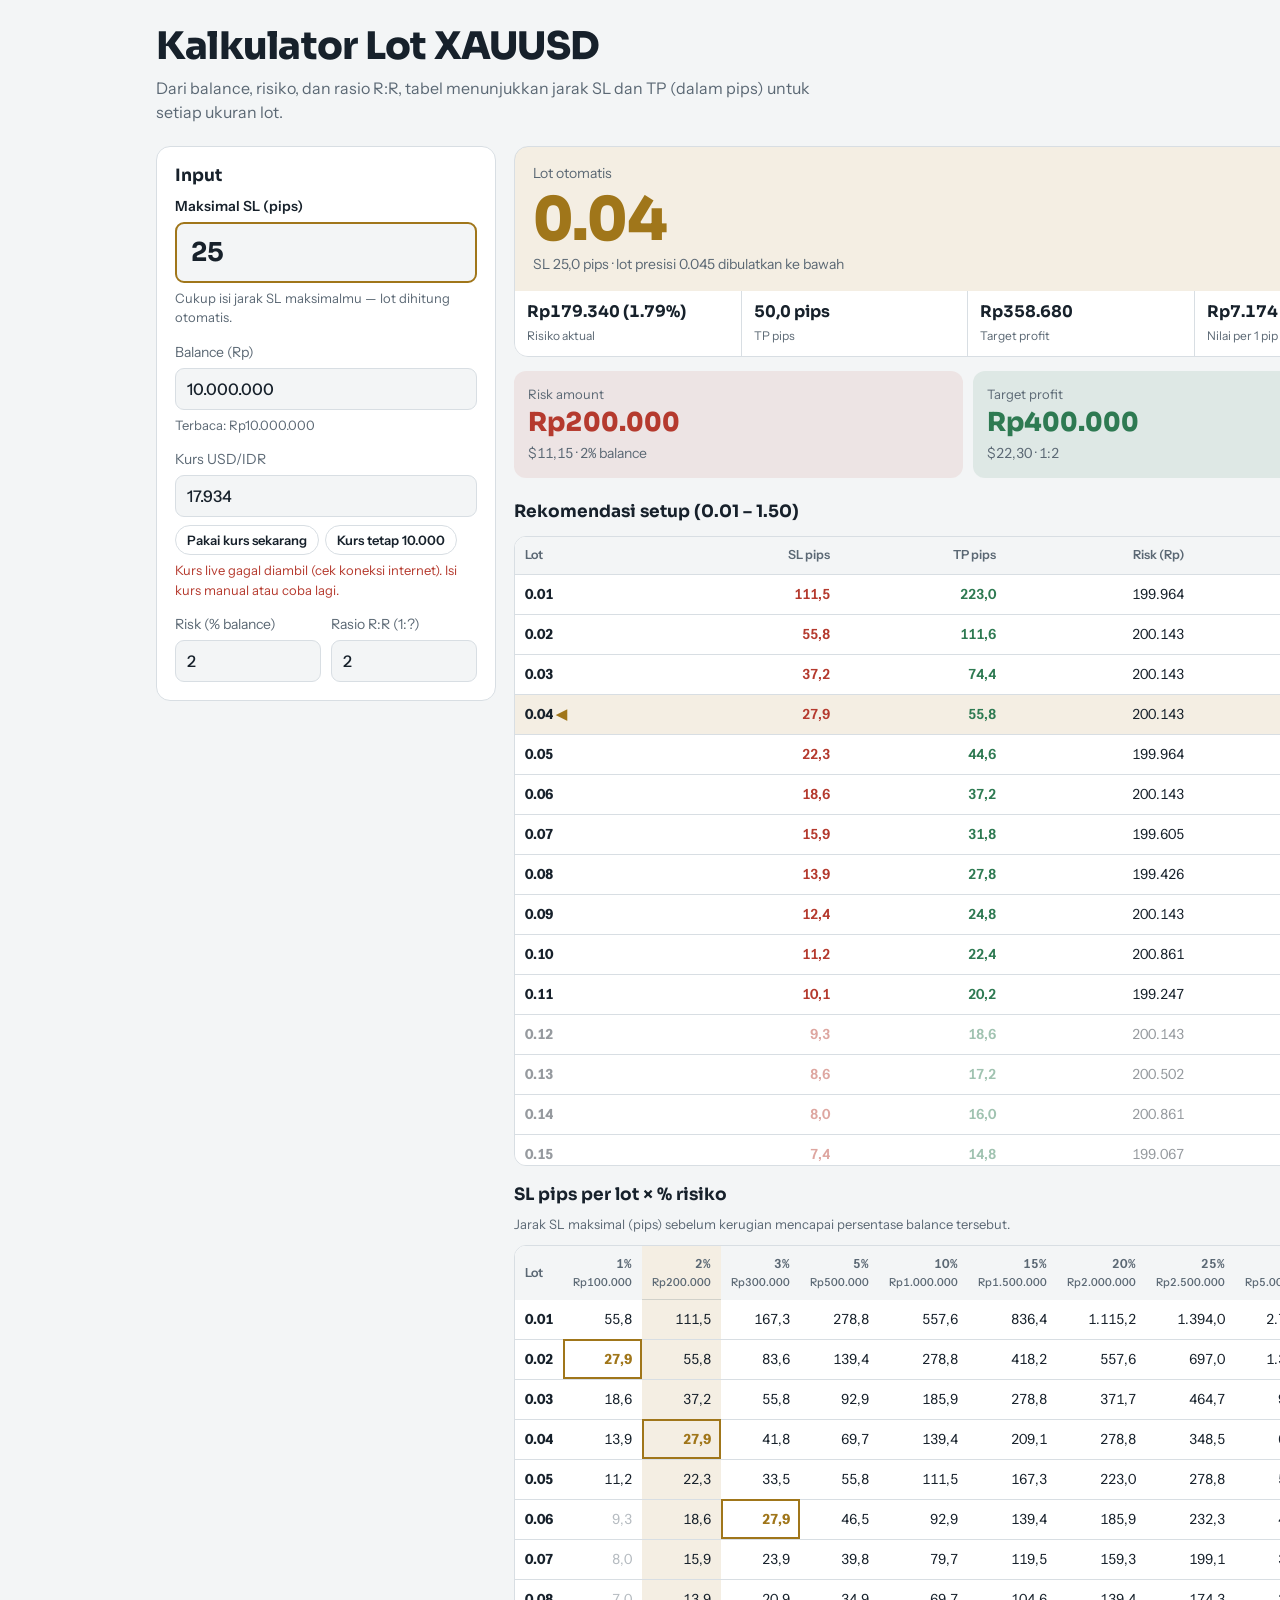
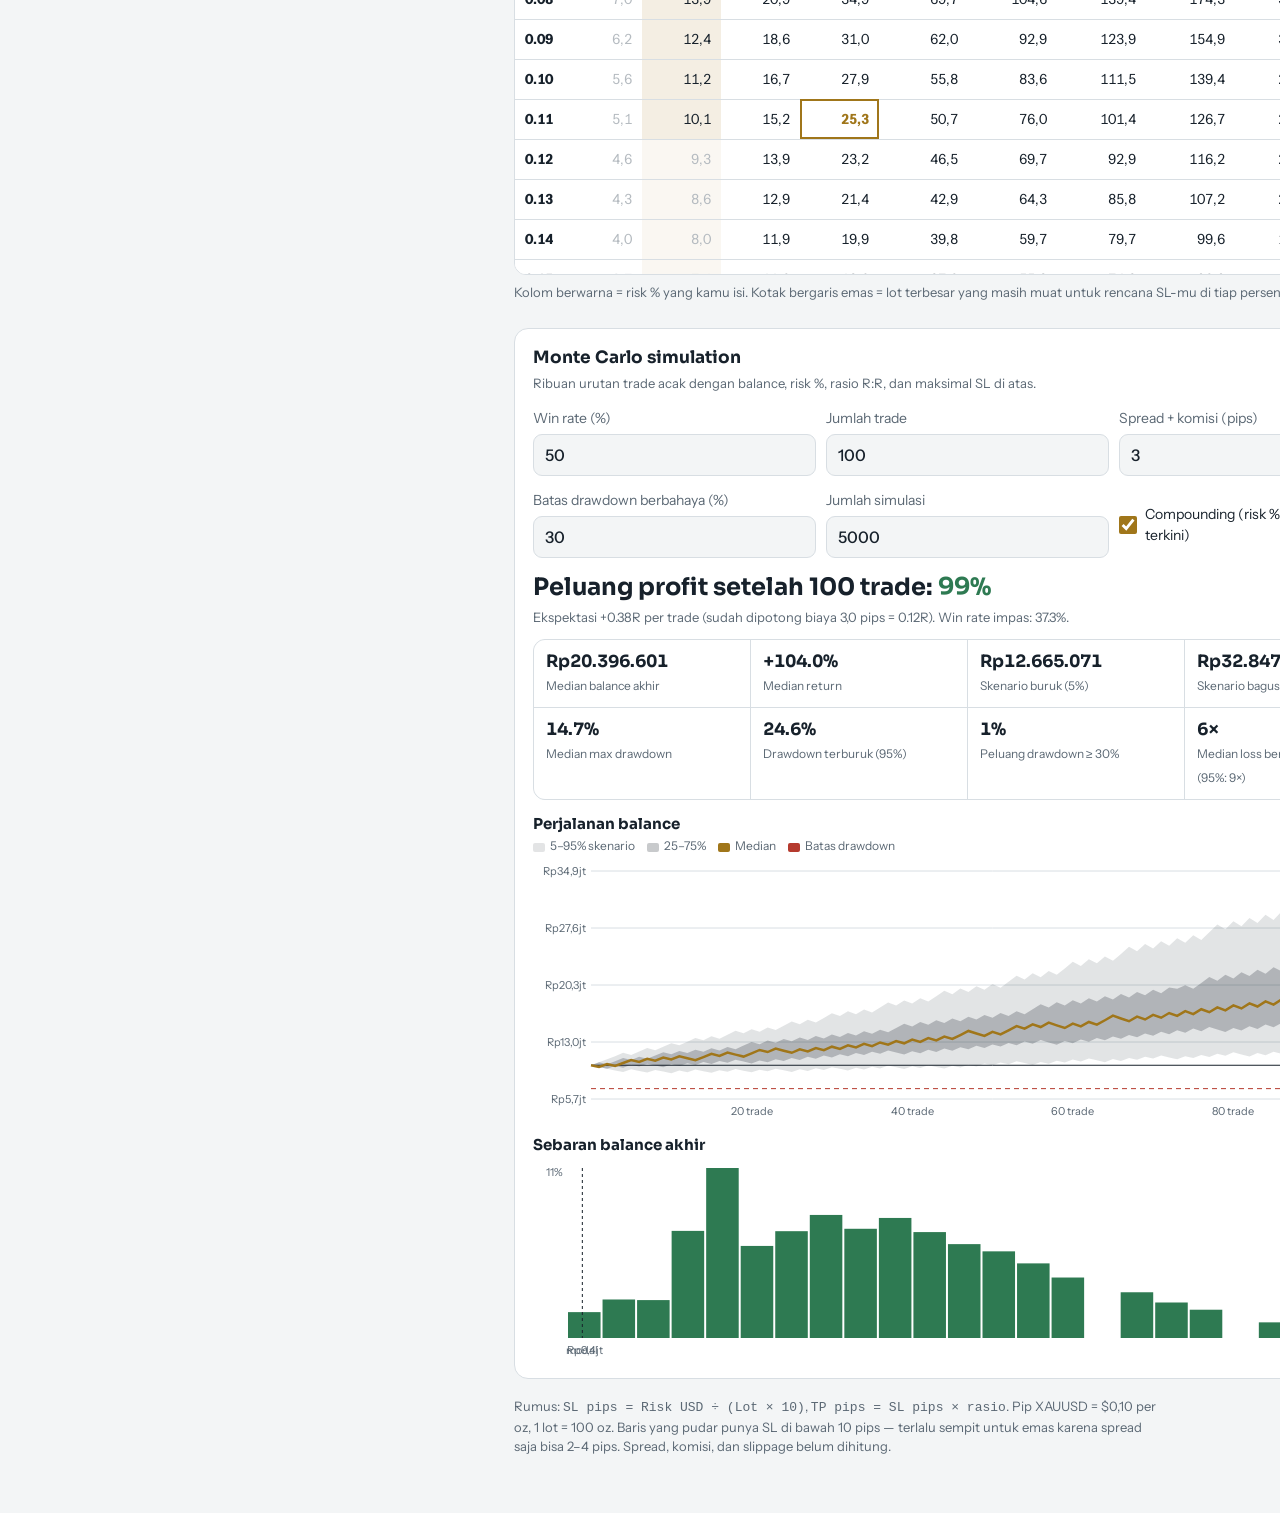
==== index.html @ e336d106 "Add files via upload" ====
<!DOCTYPE html>
<html lang="id">
<head>
<meta charset="utf-8">
<meta name="viewport" content="width=device-width, initial-scale=1, viewport-fit=cover">
<title>Kalkulator Lot XAUUSD (IDR)</title>
<link rel="preconnect" href="https://fonts.googleapis.com">
<link rel="preconnect" href="https://fonts.gstatic.com" crossorigin>
<link href="https://fonts.googleapis.com/css2?family=Instrument+Sans:wght@400;500;600;700&family=Sora:wght@600;700;800&display=swap" rel="stylesheet">
<link rel="stylesheet" href="style.css">
</head>
<body>
<div class="wrap">
  <header>
    <h1>Kalkulator Lot XAUUSD</h1>
    <p>Dari balance, risiko, dan rasio R:R, tabel menunjukkan jarak SL dan TP (dalam pips) untuk setiap ukuran lot.</p>
  </header>

  <div class="grid">
    <div class="side">
      <section class="card">
        <h2>Input</h2>
        <label class="hero">Maksimal SL (pips)<input id="plan" inputmode="decimal" placeholder="mis. 25" value="25"></label>
        <p class="hint">Cukup isi jarak SL maksimalmu — lot dihitung otomatis.</p>
        <label>Balance (Rp)<input id="balance" inputmode="numeric" value="10.000.000"></label>
        <p class="hint" id="balHint"></p>
        <label>Kurs USD/IDR<input id="kurs" inputmode="numeric" value="17.934"></label>
        <div class="chips">
          <button type="button" id="liveBtn">Pakai kurs sekarang</button>
          <button type="button" data-kurs="10000">Kurs tetap 10.000</button>
        </div>
        <p class="hint" id="kursStatus">Menyambungkan kurs live…</p>
        <div class="two">
          <label>Risk (% balance)<input id="risk" inputmode="decimal" value="2"></label>
          <label>Rasio R:R (1:?)<input id="ratio" inputmode="decimal" value="2"></label>
        </div>
      </section>
    </div>

    <section aria-live="polite">
      <div class="auto empty" id="auto">
        <div class="top">
          <small>Lot otomatis</small>
          <div class="big" id="aLot">–</div>
          <div class="sub" id="aSub">Isi maksimal SL (pips) untuk menghitung lot otomatis.</div>
        </div>
        <div class="facts">
          <div><b id="aRisk">–</b><span>Risiko aktual</span></div>
          <div><b id="aTp">–</b><span>TP pips</span></div>
          <div><b id="aTgt">–</b><span>Target profit</span></div>
          <div><b id="aPip">–</b><span>Nilai per 1 pip</span></div>
        </div>
      </div>
      <div class="sum">
        <div class="risk"><small>Risk amount</small><b id="rIdr">–</b><span id="rUsd">–</span></div>
        <div class="tgt"><small>Target profit</small><b id="tIdr">–</b><span id="tUsd">–</span></div>
      </div>

      <div class="tablehead">
        <h2>Rekomendasi setup (0.01 – 1.50)</h2>
        <button type="button" class="btn" id="exportBtn" hidden>Export CSV</button>
      </div>
      <div class="pickmsg" id="pickmsg"></div>
      <div class="tbl">
        <table>
          <thead><tr><th>Lot</th><th>SL pips</th><th>TP pips</th><th>Risk (Rp)</th><th>Target (Rp)</th></tr></thead>
          <tbody id="tbody"></tbody>
        </table>
      </div>

      <div class="tablehead"><h2>SL pips per lot × % risiko</h2></div>
      <p class="hint" id="mxHint">Jarak SL maksimal (pips) sebelum kerugian mencapai persentase balance tersebut.</p>
      <div class="tbl"><table class="mx" id="mx"></table></div>
      <p class="legend2">Kolom berwarna = risk % yang kamu isi. Kotak bergaris emas = lot terbesar yang masih muat untuk rencana SL-mu di tiap persentase.</p>

      <section class="card mc" id="mcSec">
        <h2>Monte Carlo simulation</h2>
        <p class="hint">Ribuan urutan trade acak dengan balance, risk %, rasio R:R, dan maksimal SL di atas.</p>
        <div class="inputs">
          <label>Win rate (%)<input id="wr" inputmode="decimal" value="50"></label>
          <label>Jumlah trade<input id="nTr" inputmode="numeric" value="100"></label>
          <label>Spread + komisi (pips)<input id="cost" inputmode="decimal" value="3"></label>
          <label>Batas drawdown berbahaya (%)<input id="ddLim" inputmode="decimal" value="30"></label>
          <label>Jumlah simulasi<input id="nSim" inputmode="numeric" value="5000"></label>
          <label class="chk"><input type="checkbox" id="comp" checked>Compounding (risk % dari balance terkini)</label>
        </div>
        <div class="mcv" id="mcVerdict">–</div>
        <p class="hint" id="mcSub"></p>
        <div class="stats" id="mcStats"></div>
        <div class="chart">
          <h3>Perjalanan balance</h3>
          <div class="lg"><span><i style="background:var(--band1)"></i>5–95% skenario</span><span><i style="background:var(--band2)"></i>25–75%</span><span><i style="background:var(--gold)"></i>Median</span><span><i style="background:var(--red)"></i>Batas drawdown</span></div>
          <canvas id="mcFan" height="260"></canvas>
        </div>
        <div class="chart">
          <h3>Sebaran balance akhir</h3>
          <canvas id="mcHist" height="200"></canvas>
        </div>
      </section>

      <p class="note">Rumus: <code>SL pips = Risk USD ÷ (Lot × 10)</code>, <code>TP pips = SL pips × rasio</code>. Pip XAUUSD = $0,10 per oz, 1 lot = 100 oz. Baris yang pudar punya SL di bawah 10 pips — terlalu sempit untuk emas karena spread saja bisa 2–4 pips. Spread, komisi, dan slippage belum dihitung.</p>
    </section>
  </div>
</div>

<script src="script.js"></script>
</body>
</html>
---- style.css ----
/* Kalkulator Lot XAUUSD (IDR) — style.css */
:root{
  --ink:#17212B; --paper:#F3F5F6; --panel:#FFFFFF; --line:#D8DEE3; --muted:#5B6874;
  --gold:#A0761A; --goldsoft:rgba(160,118,26,.12); --red:#B53A2E; --redsoft:rgba(181,58,46,.09);
  --good:#2E7A52; --goodsoft:rgba(46,122,82,.10); --band1:rgba(23,33,43,.12); --band2:rgba(23,33,43,.24);
  box-sizing:border-box;
  padding-top:env(safe-area-inset-top,0px);
  padding-bottom:env(safe-area-inset-bottom,0px);
}
@media (prefers-color-scheme: dark){
  :root:not([data-theme="light"]){
    --ink:#E8EDF1; --paper:#10161C; --panel:#182129; --line:#2A3641; --muted:#96A3AF;
    --gold:#D9AE4E; --goldsoft:rgba(217,174,78,.14); --red:#E0645A; --redsoft:rgba(224,100,90,.12);
    --good:#5DBB8A; --goodsoft:rgba(93,187,138,.12); --band1:rgba(232,237,241,.12); --band2:rgba(232,237,241,.24);
  }
}
:root[data-theme="dark"]{
  --ink:#E8EDF1; --paper:#10161C; --panel:#182129; --line:#2A3641; --muted:#96A3AF;
  --gold:#D9AE4E; --goldsoft:rgba(217,174,78,.14); --red:#E0645A; --redsoft:rgba(224,100,90,.12);
  --good:#5DBB8A; --goodsoft:rgba(93,187,138,.12); --band1:rgba(232,237,241,.12); --band2:rgba(232,237,241,.24);
}
*,*::before,*::after{box-sizing:inherit}
html{scroll-padding-top:env(safe-area-inset-top,0px)}
body{margin:0;background:var(--paper);color:var(--ink);font:400 16px/1.5 "Instrument Sans","Segoe UI",Roboto,Helvetica,Arial,sans-serif}
.wrap{max-width:1000px;margin:0 auto;padding:26px 16px 44px}
h1{font:800 clamp(26px,5vw,38px)/1.1 Sora,"Instrument Sans",sans-serif;margin:0;letter-spacing:-.02em}
header p{color:var(--muted);margin:8px 0 0;max-width:62ch}
.grid{display:grid;grid-template-columns:1fr;gap:18px;margin-top:22px}
@media (min-width:880px){.grid{grid-template-columns:340px 1fr}.side{position:sticky;top:calc(16px + env(safe-area-inset-top,0px));align-self:start}}
.card{background:var(--panel);border:1px solid var(--line);border-radius:14px;padding:18px}
.card + .card{margin-top:16px}
h2{font:700 17px Sora,sans-serif;margin:0 0 4px}
.hint{font-size:13px;color:var(--muted);margin:6px 0 0}
.hint.ok{color:var(--good)} .hint.bad{color:var(--red)}
label{display:block;font-size:14px;color:var(--muted);margin-top:14px}
input{width:100%;margin-top:5px;padding:10px 11px;border:1px solid var(--line);border-radius:9px;background:var(--paper);color:var(--ink);font:500 16px "Instrument Sans",sans-serif}
input:focus-visible,button:focus-visible{outline:2px solid var(--gold);outline-offset:2px}
.two{display:grid;grid-template-columns:1fr 1fr;gap:10px}
.chips{display:flex;flex-wrap:wrap;gap:6px;margin-top:8px}
.chips button,.btn{padding:6px 11px;border:1px solid var(--line);border-radius:999px;background:var(--panel);color:var(--ink);font:600 13px "Instrument Sans",sans-serif;cursor:pointer}
.sum{display:grid;grid-template-columns:1fr 1fr;gap:10px}
.sum div{border-radius:12px;padding:14px}
.sum .risk{background:var(--redsoft)} .sum .tgt{background:var(--goodsoft)}
.sum small{display:block;font-size:13px;color:var(--muted)}
.sum b{display:block;font:800 clamp(20px,5vw,26px)/1.15 Sora,sans-serif;margin:4px 0 2px;font-variant-numeric:tabular-nums}
.sum .risk b{color:var(--red)} .sum .tgt b{color:var(--good)}
.sum span{font-size:14px;color:var(--muted);font-variant-numeric:tabular-nums}
.tablehead{display:flex;justify-content:space-between;align-items:end;gap:10px;margin-top:18px}
.tbl{overflow:auto;max-height:min(70vh,640px);margin-top:10px;border:1px solid var(--line);border-radius:12px;background:var(--panel)}
table{border-collapse:collapse;width:100%;font-size:14px;font-variant-numeric:tabular-nums}
th,td{padding:9px 10px;text-align:right;white-space:nowrap;border-bottom:1px solid var(--line)}
th{font-weight:600;color:var(--muted);font-size:12.5px;background:var(--paper);position:sticky;top:0;z-index:2}
th:first-child,td:first-child{text-align:left}
tbody tr:last-child td{border-bottom:0}
td.lot{font-weight:700}
td.sl{color:var(--red);font-weight:600} td.tp{color:var(--good);font-weight:600}
tr.pick td{background:var(--goldsoft)}
tr.pick td.lot::after{content:" ◀";color:var(--gold)}
tr.tight td{opacity:.45}
.pickmsg{margin-top:10px;font-size:14px;padding:10px 12px;border-radius:10px;background:var(--goldsoft)}
.pickmsg:empty{display:none}
.conv{display:grid;grid-template-columns:1fr 1fr;gap:10px;margin-top:12px}
.conv div{background:var(--goldsoft);border-radius:10px;padding:12px}
.conv small{display:block;font-size:13px;color:var(--muted)}
.conv b{font:700 20px Sora,sans-serif;font-variant-numeric:tabular-nums}
.auto{background:var(--panel);border:1px solid var(--line);border-radius:14px;overflow:hidden;margin-bottom:14px}
.auto .top{padding:16px 18px;background:var(--goldsoft)}
.auto small{display:block;font-size:14px;color:var(--muted)}
.auto .big{font:800 clamp(46px,11vw,60px)/1 Sora,sans-serif;color:var(--gold);letter-spacing:-.03em;margin:6px 0 4px;font-variant-numeric:tabular-nums}
.auto .sub{font-size:14px;color:var(--muted)}
.auto .facts{display:grid;grid-template-columns:repeat(3,1fr);gap:1px;background:var(--line)}
.auto .facts div{background:var(--panel);padding:10px 12px}
.auto .facts b{display:block;font:700 16px Sora,sans-serif;font-variant-numeric:tabular-nums}
.auto .facts span{font-size:12px;color:var(--muted)}
.auto.empty .facts{display:none}
.mx th:first-child,.mx td:first-child{position:sticky;left:0;z-index:1;background:var(--panel)}
.mx th:first-child{background:var(--paper);z-index:3}
.mx th small{display:block;font-weight:500;font-size:11px}
.mx td.me,.mx th.me{background:var(--goldsoft)}
.mx td.fit{outline:2px solid var(--gold);outline-offset:-2px;font-weight:700;color:var(--gold)}
.mx td.dead{color:var(--muted);opacity:.45}
.legend2{font-size:13px;color:var(--muted);margin-top:8px}
label.hero{color:var(--ink);font-weight:600;margin-top:10px}
label.hero input{font:700 26px Sora,sans-serif;padding:12px 14px;border:2px solid var(--gold)}
.auto .facts{grid-template-columns:repeat(2,1fr)}
@media (min-width:560px){.auto .facts{grid-template-columns:repeat(4,1fr)}}
.mc{margin-top:26px}
.mc .inputs{display:grid;grid-template-columns:repeat(2,1fr);gap:0 10px}
@media (min-width:640px){.mc .inputs{grid-template-columns:repeat(3,1fr)}}
.mc label.chk{display:flex;gap:8px;align-items:center;color:var(--ink);margin-top:16px}
.mc label.chk input{width:18px;height:18px;margin:0;accent-color:var(--gold)}
.mcv{font:700 clamp(19px,4.2vw,24px)/1.25 Sora,sans-serif;margin:14px 0 4px}
.mcv .g{color:var(--good)} .mcv .r{color:var(--red)}
.stats{display:grid;grid-template-columns:repeat(2,1fr);gap:1px;background:var(--line);border:1px solid var(--line);border-radius:12px;overflow:hidden;margin-top:12px}
@media (min-width:640px){.stats{grid-template-columns:repeat(4,1fr)}}
.stats div{background:var(--panel);padding:11px 12px}
.stats b{display:block;font:700 17px Sora,sans-serif;font-variant-numeric:tabular-nums}
.stats span{font-size:12px;color:var(--muted)}
.chart{margin-top:14px}
.chart h3{font:700 15px Sora,sans-serif;margin:0 0 2px}
.chart canvas{width:100%;display:block;margin-top:6px}
.lg{display:flex;flex-wrap:wrap;gap:12px;font-size:12px;color:var(--muted);margin-top:4px}
.lg i{display:inline-block;width:12px;height:9px;border-radius:2px;margin-right:5px;vertical-align:middle}
.note{font-size:13px;color:var(--muted);margin-top:18px;max-width:72ch}
code{font-size:13px}
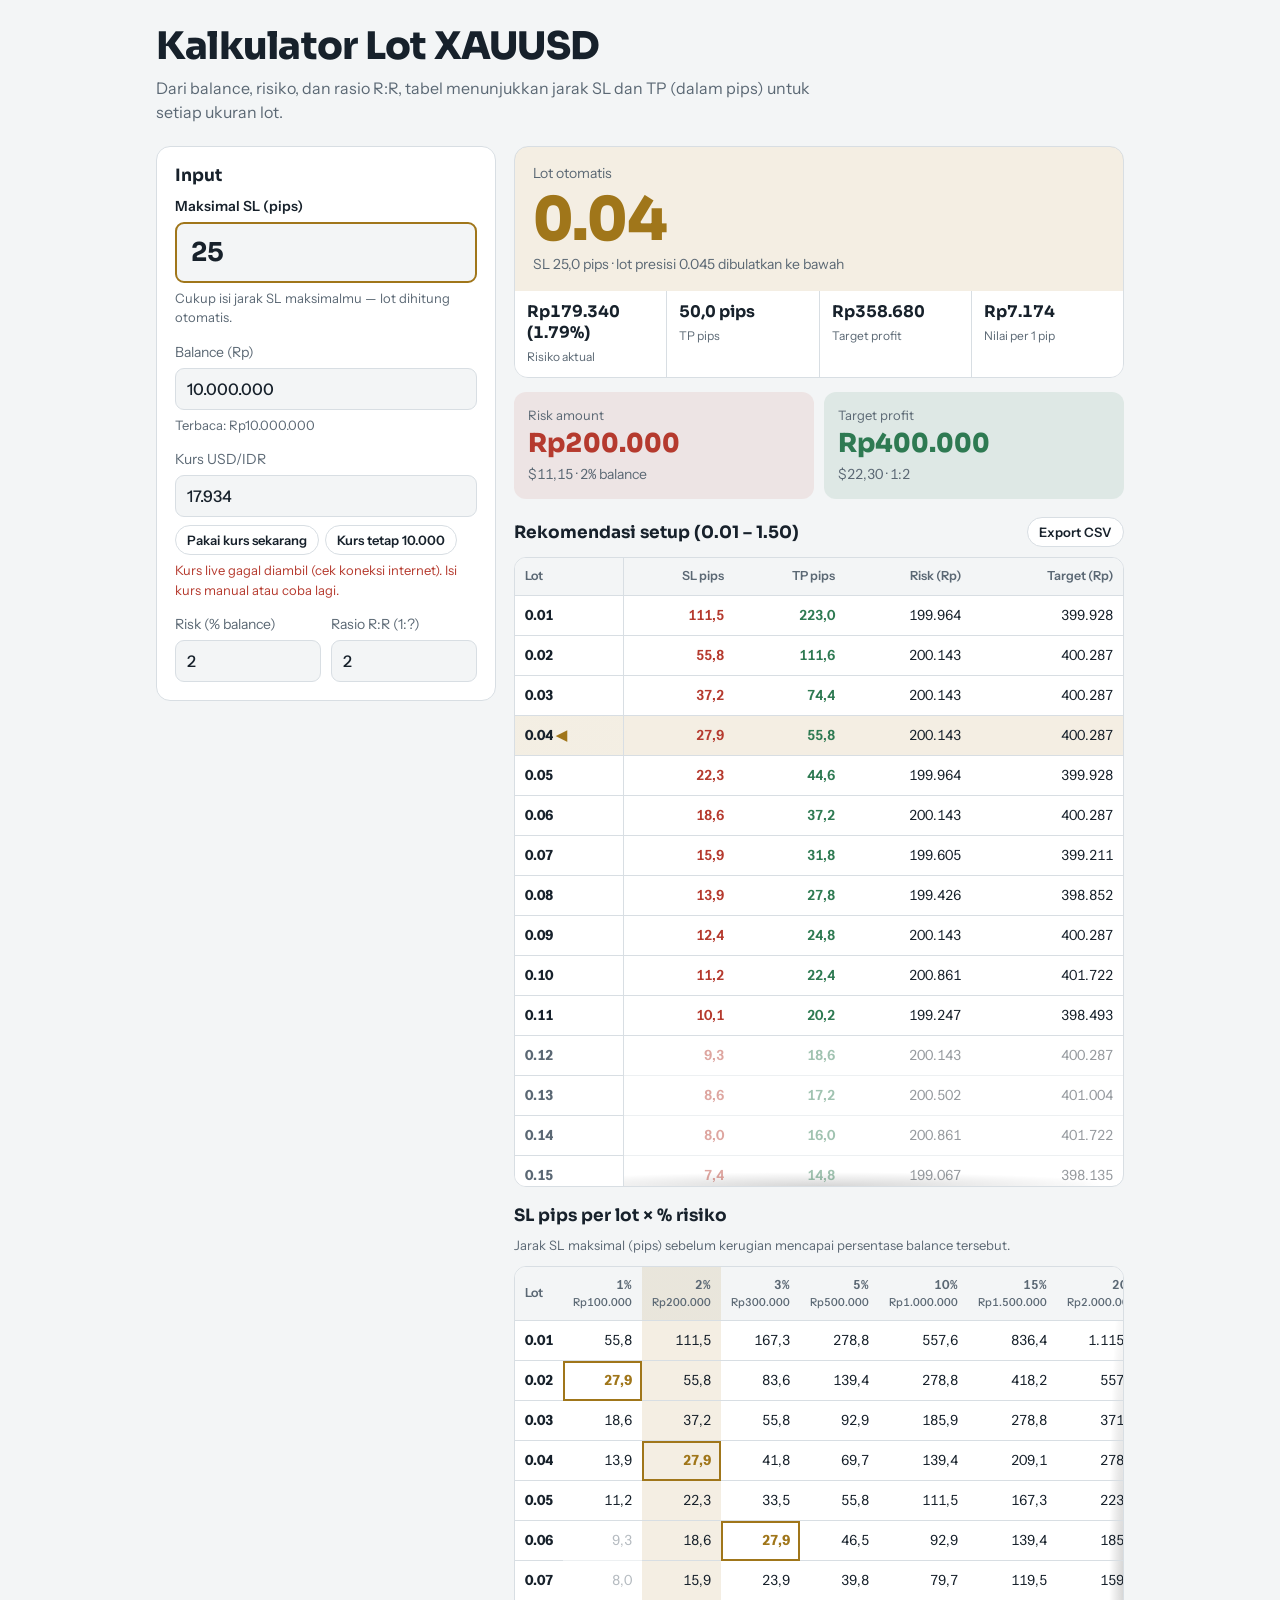
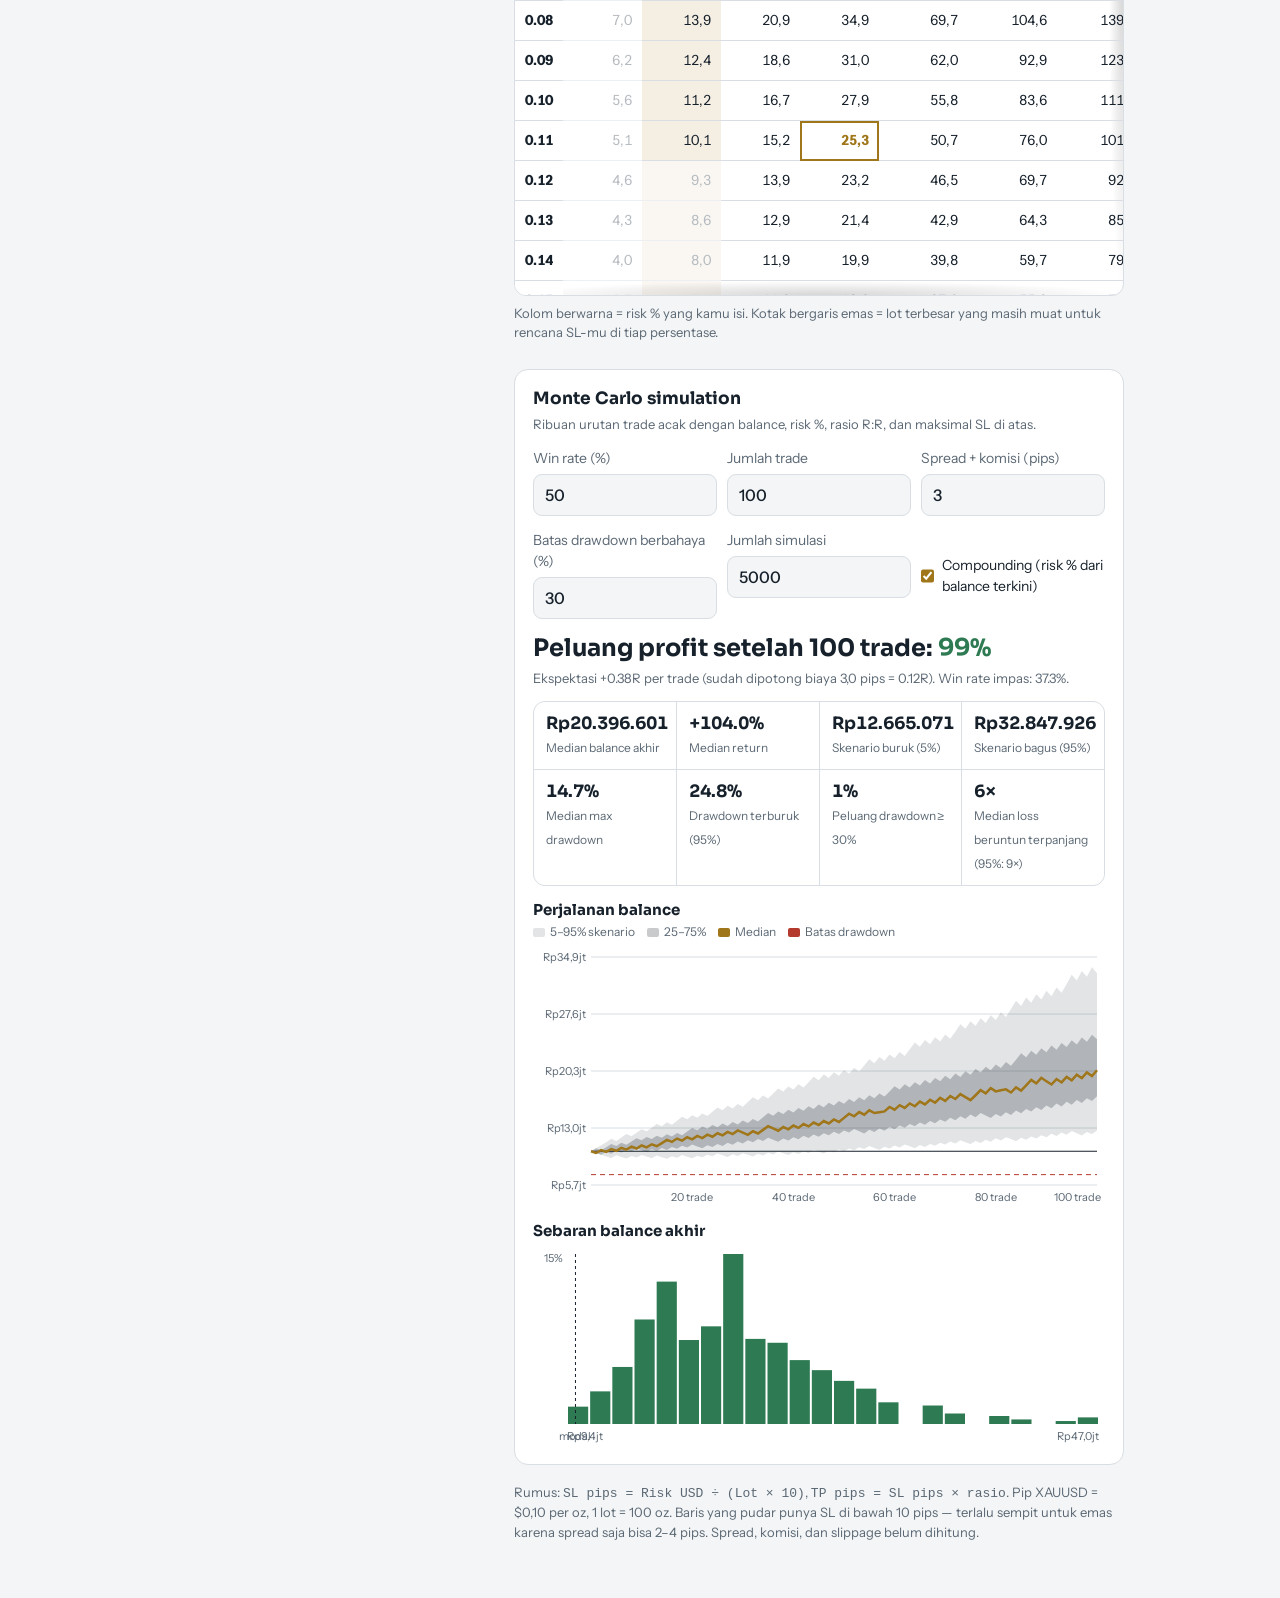
==== commit 051be31d: "Perbaiki UI/UX mobile tanpa mengubah algoritma - Fix bug kritis: halaman melebar ~900px di layar HP " ====
--- a/index.html
+++ b/index.html
@@ -3,6 +3,8 @@
 <head>
 <meta charset="utf-8">
 <meta name="viewport" content="width=device-width, initial-scale=1, viewport-fit=cover">
+<meta name="theme-color" media="(prefers-color-scheme: light)" content="#F3F5F6">
+<meta name="theme-color" media="(prefers-color-scheme: dark)" content="#10161C">
 <title>Kalkulator Lot XAUUSD (IDR)</title>
 <link rel="preconnect" href="https://fonts.googleapis.com">
 <link rel="preconnect" href="https://fonts.gstatic.com" crossorigin>
--- a/style.css
+++ b/style.css
@@ -20,13 +20,13 @@
   --good:#5DBB8A; --goodsoft:rgba(93,187,138,.12); --band1:rgba(232,237,241,.12); --band2:rgba(232,237,241,.24);
 }
 *,*::before,*::after{box-sizing:inherit}
-html{scroll-padding-top:env(safe-area-inset-top,0px)}
+html{scroll-padding-top:env(safe-area-inset-top,0px);-webkit-text-size-adjust:100%}
 body{margin:0;background:var(--paper);color:var(--ink);font:400 16px/1.5 "Instrument Sans","Segoe UI",Roboto,Helvetica,Arial,sans-serif}
-.wrap{max-width:1000px;margin:0 auto;padding:26px 16px 44px}
+.wrap{max-width:1000px;margin:0 auto;padding:26px 16px 44px;padding-left:max(16px,env(safe-area-inset-left,0px));padding-right:max(16px,env(safe-area-inset-right,0px))}
 h1{font:800 clamp(26px,5vw,38px)/1.1 Sora,"Instrument Sans",sans-serif;margin:0;letter-spacing:-.02em}
 header p{color:var(--muted);margin:8px 0 0;max-width:62ch}
-.grid{display:grid;grid-template-columns:1fr;gap:18px;margin-top:22px}
-@media (min-width:880px){.grid{grid-template-columns:340px 1fr}.side{position:sticky;top:calc(16px + env(safe-area-inset-top,0px));align-self:start}}
+.grid{display:grid;grid-template-columns:minmax(0,1fr);gap:18px;margin-top:22px}
+@media (min-width:880px){.grid{grid-template-columns:340px minmax(0,1fr)}.side{position:sticky;top:calc(16px + env(safe-area-inset-top,0px));align-self:start;min-width:0}}
 .card{background:var(--panel);border:1px solid var(--line);border-radius:14px;padding:18px}
 .card + .card{margin-top:16px}
 h2{font:700 17px Sora,sans-serif;margin:0 0 4px}
@@ -35,19 +35,21 @@
 label{display:block;font-size:14px;color:var(--muted);margin-top:14px}
 input{width:100%;margin-top:5px;padding:10px 11px;border:1px solid var(--line);border-radius:9px;background:var(--paper);color:var(--ink);font:500 16px "Instrument Sans",sans-serif}
 input:focus-visible,button:focus-visible{outline:2px solid var(--gold);outline-offset:2px}
-.two{display:grid;grid-template-columns:1fr 1fr;gap:10px}
+.two{display:grid;grid-template-columns:minmax(0,1fr) minmax(0,1fr);gap:10px}
 .chips{display:flex;flex-wrap:wrap;gap:6px;margin-top:8px}
 .chips button,.btn{padding:6px 11px;border:1px solid var(--line);border-radius:999px;background:var(--panel);color:var(--ink);font:600 13px "Instrument Sans",sans-serif;cursor:pointer}
-.sum{display:grid;grid-template-columns:1fr 1fr;gap:10px}
+button{-webkit-tap-highlight-color:transparent;touch-action:manipulation}
+.chips button:active,.btn:active{transform:translateY(1px)}
+.sum{display:grid;grid-template-columns:minmax(0,1fr) minmax(0,1fr);gap:10px}
 .sum div{border-radius:12px;padding:14px}
 .sum .risk{background:var(--redsoft)} .sum .tgt{background:var(--goodsoft)}
 .sum small{display:block;font-size:13px;color:var(--muted)}
 .sum b{display:block;font:800 clamp(20px,5vw,26px)/1.15 Sora,sans-serif;margin:4px 0 2px;font-variant-numeric:tabular-nums}
 .sum .risk b{color:var(--red)} .sum .tgt b{color:var(--good)}
 .sum span{font-size:14px;color:var(--muted);font-variant-numeric:tabular-nums}
-.tablehead{display:flex;justify-content:space-between;align-items:end;gap:10px;margin-top:18px}
-.tbl{overflow:auto;max-height:min(70vh,640px);margin-top:10px;border:1px solid var(--line);border-radius:12px;background:var(--panel)}
-table{border-collapse:collapse;width:100%;font-size:14px;font-variant-numeric:tabular-nums}
+.tablehead{display:flex;justify-content:space-between;align-items:end;gap:10px;margin-top:18px;flex-wrap:wrap}
+.tbl{overflow:auto;max-height:min(70vh,640px);margin-top:10px;border:1px solid var(--line);border-radius:12px;background-color:var(--panel);-webkit-overflow-scrolling:touch;overscroll-behavior:contain;scrollbar-width:thin;scrollbar-color:var(--line) transparent;background-image:linear-gradient(90deg,var(--panel) 55%,rgba(0,0,0,0)),linear-gradient(270deg,var(--panel) 55%,rgba(0,0,0,0)),linear-gradient(180deg,var(--panel) 55%,rgba(0,0,0,0)),linear-gradient(0deg,var(--panel) 55%,rgba(0,0,0,0)),radial-gradient(farthest-side at 0 50%,rgba(0,0,0,.16),rgba(0,0,0,0)),radial-gradient(farthest-side at 100% 50%,rgba(0,0,0,.16),rgba(0,0,0,0)),radial-gradient(farthest-side at 50% 0,rgba(0,0,0,.16),rgba(0,0,0,0)),radial-gradient(farthest-side at 50% 100%,rgba(0,0,0,.16),rgba(0,0,0,0));background-position:left,right,top,bottom,left,right,top,bottom;background-size:40px 100%,40px 100%,100% 26px,100% 26px,14px 100%,14px 100%,100% 14px,100% 14px;background-repeat:no-repeat;background-attachment:local,local,local,local,scroll,scroll,scroll,scroll}
+table{border-collapse:separate;border-spacing:0;width:100%;font-size:14px;font-variant-numeric:tabular-nums}
 th,td{padding:9px 10px;text-align:right;white-space:nowrap;border-bottom:1px solid var(--line)}
 th{font-weight:600;color:var(--muted);font-size:12.5px;background:var(--paper);position:sticky;top:0;z-index:2}
 th:first-child,td:first-child{text-align:left}
@@ -56,7 +58,8 @@
 td.sl{color:var(--red);font-weight:600} td.tp{color:var(--good);font-weight:600}
 tr.pick td{background:var(--goldsoft)}
 tr.pick td.lot::after{content:" ◀";color:var(--gold)}
-tr.tight td{opacity:.45}
+tr.tight td:not(:first-child){opacity:.45}
+tr.tight td:first-child{color:var(--muted)}
 .pickmsg{margin-top:10px;font-size:14px;padding:10px 12px;border-radius:10px;background:var(--goldsoft)}
 .pickmsg:empty{display:none}
 .conv{display:grid;grid-template-columns:1fr 1fr;gap:10px;margin-top:12px}
@@ -68,31 +71,35 @@
 .auto small{display:block;font-size:14px;color:var(--muted)}
 .auto .big{font:800 clamp(46px,11vw,60px)/1 Sora,sans-serif;color:var(--gold);letter-spacing:-.03em;margin:6px 0 4px;font-variant-numeric:tabular-nums}
 .auto .sub{font-size:14px;color:var(--muted)}
-.auto .facts{display:grid;grid-template-columns:repeat(3,1fr);gap:1px;background:var(--line)}
+.auto .facts{display:grid;grid-template-columns:repeat(2,minmax(0,1fr));gap:1px;background:var(--line)}
 .auto .facts div{background:var(--panel);padding:10px 12px}
 .auto .facts b{display:block;font:700 16px Sora,sans-serif;font-variant-numeric:tabular-nums}
 .auto .facts span{font-size:12px;color:var(--muted)}
 .auto.empty .facts{display:none}
 .mx th:first-child,.mx td:first-child{position:sticky;left:0;z-index:1;background:var(--panel)}
 .mx th:first-child{background:var(--paper);z-index:3}
+.tbl table:not(.mx) th:first-child,.tbl table:not(.mx) td:first-child{position:sticky;left:0;z-index:1;background:var(--panel);box-shadow:inset -1px 0 0 var(--line)}
+.tbl table:not(.mx) th:first-child{background:var(--paper);z-index:3}
+.tbl tr.pick td:first-child{background-color:var(--panel);background-image:linear-gradient(var(--goldsoft),var(--goldsoft))}
 .mx th small{display:block;font-weight:500;font-size:11px}
-.mx td.me,.mx th.me{background:var(--goldsoft)}
+.mx td.me{background:var(--goldsoft)}
+.mx th.me{background-color:var(--paper);background-image:linear-gradient(var(--goldsoft),var(--goldsoft))}
 .mx td.fit{outline:2px solid var(--gold);outline-offset:-2px;font-weight:700;color:var(--gold)}
 .mx td.dead{color:var(--muted);opacity:.45}
 .legend2{font-size:13px;color:var(--muted);margin-top:8px}
 label.hero{color:var(--ink);font-weight:600;margin-top:10px}
 label.hero input{font:700 26px Sora,sans-serif;padding:12px 14px;border:2px solid var(--gold)}
-.auto .facts{grid-template-columns:repeat(2,1fr)}
-@media (min-width:560px){.auto .facts{grid-template-columns:repeat(4,1fr)}}
+.auto .facts{grid-template-columns:repeat(2,minmax(0,1fr))}
+@media (min-width:560px){.auto .facts{grid-template-columns:repeat(4,minmax(0,1fr))}}
 .mc{margin-top:26px}
-.mc .inputs{display:grid;grid-template-columns:repeat(2,1fr);gap:0 10px}
-@media (min-width:640px){.mc .inputs{grid-template-columns:repeat(3,1fr)}}
+.mc .inputs{display:grid;grid-template-columns:repeat(2,minmax(0,1fr));gap:0 10px}
+@media (min-width:640px){.mc .inputs{grid-template-columns:repeat(3,minmax(0,1fr))}}
 .mc label.chk{display:flex;gap:8px;align-items:center;color:var(--ink);margin-top:16px}
 .mc label.chk input{width:18px;height:18px;margin:0;accent-color:var(--gold)}
 .mcv{font:700 clamp(19px,4.2vw,24px)/1.25 Sora,sans-serif;margin:14px 0 4px}
 .mcv .g{color:var(--good)} .mcv .r{color:var(--red)}
-.stats{display:grid;grid-template-columns:repeat(2,1fr);gap:1px;background:var(--line);border:1px solid var(--line);border-radius:12px;overflow:hidden;margin-top:12px}
-@media (min-width:640px){.stats{grid-template-columns:repeat(4,1fr)}}
+.stats{display:grid;grid-template-columns:repeat(2,minmax(0,1fr));gap:1px;background:var(--line);border:1px solid var(--line);border-radius:12px;overflow:hidden;margin-top:12px}
+@media (min-width:640px){.stats{grid-template-columns:repeat(4,minmax(0,1fr))}}
 .stats div{background:var(--panel);padding:11px 12px}
 .stats b{display:block;font:700 17px Sora,sans-serif;font-variant-numeric:tabular-nums}
 .stats span{font-size:12px;color:var(--muted)}
@@ -103,3 +110,12 @@
 .lg i{display:inline-block;width:12px;height:9px;border-radius:2px;margin-right:5px;vertical-align:middle}
 .note{font-size:13px;color:var(--muted);margin-top:18px;max-width:72ch}
 code{font-size:13px}
+
+/* --- Mobile (≤640px): target sentuh lebih besar & nyaman di jempol --- */
+@media (max-width:640px){
+  input{padding:11px 12px}
+  .chips button,.btn{padding:10px 14px;font-size:14px}
+  th,td{padding:10px 11px}
+  .mc label.chk input{width:20px;height:20px}
+}
+@media (max-width:340px){.two{grid-template-columns:1fr}}
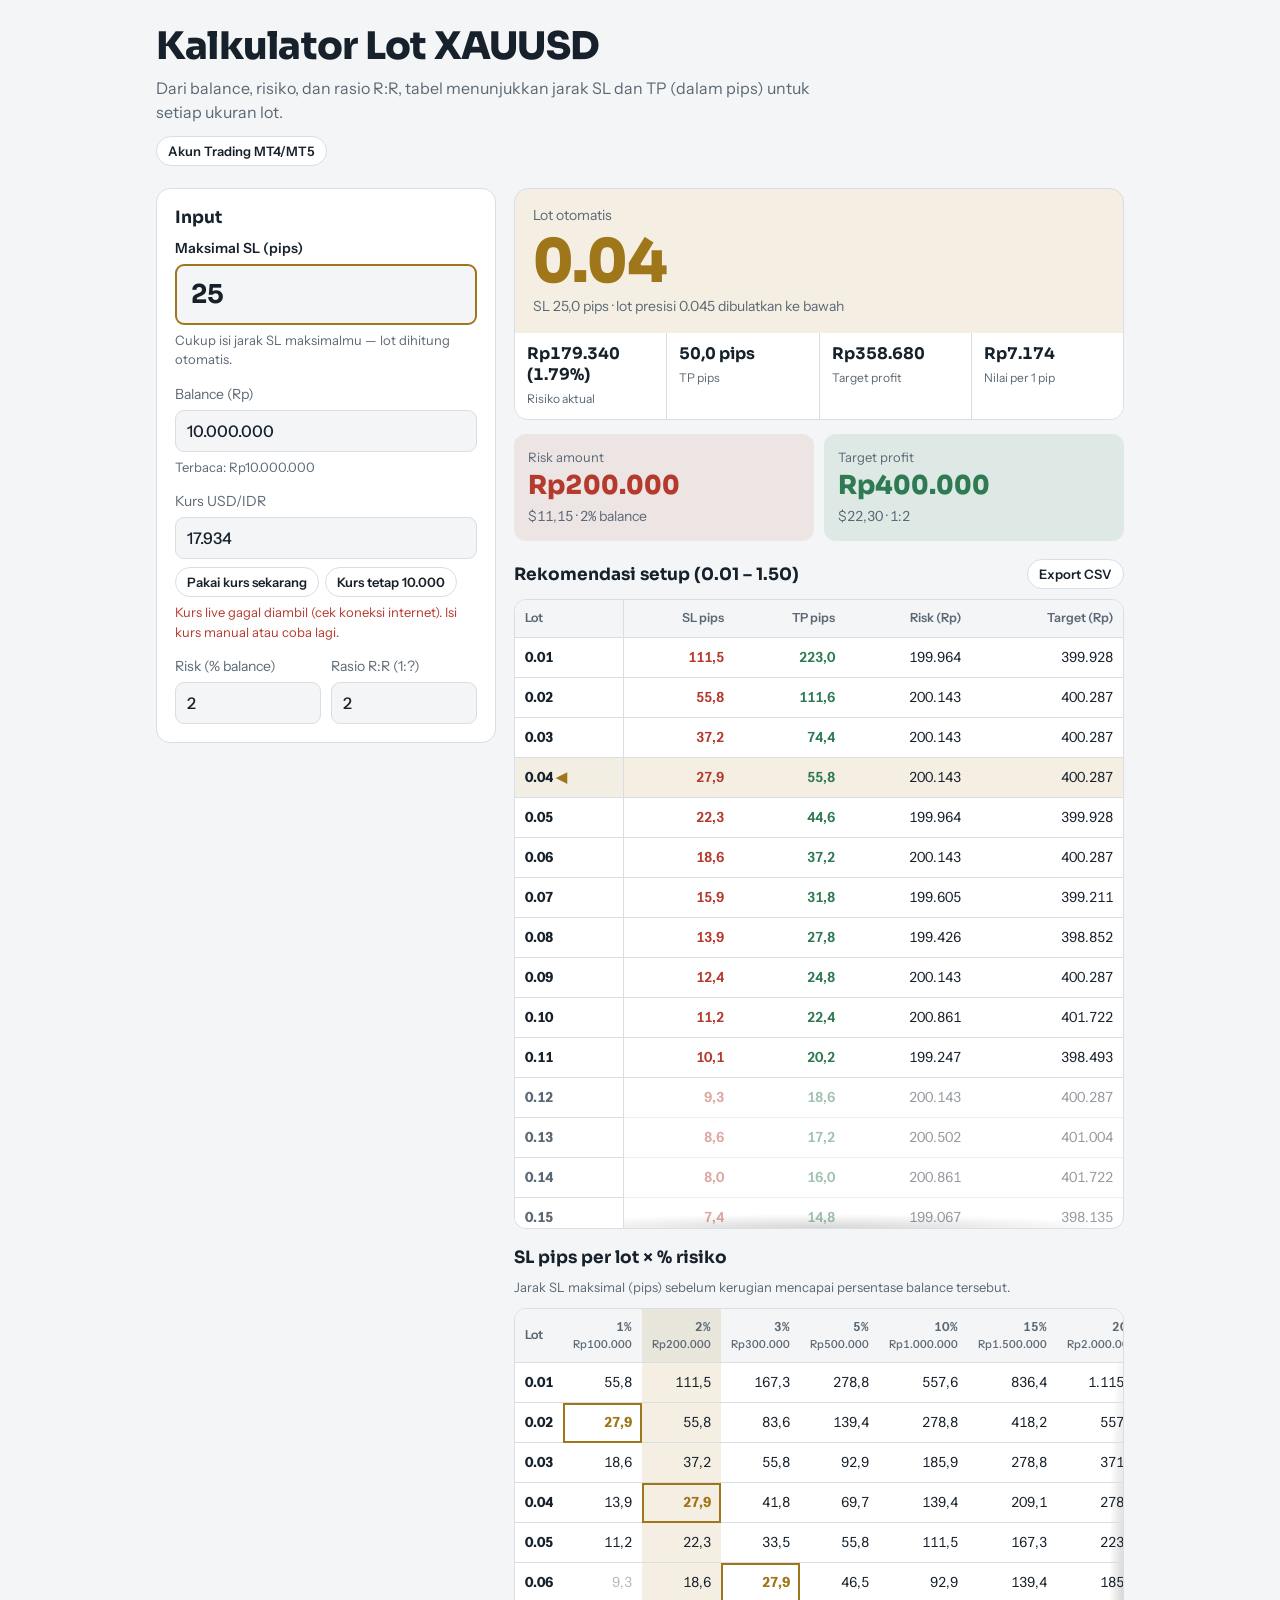
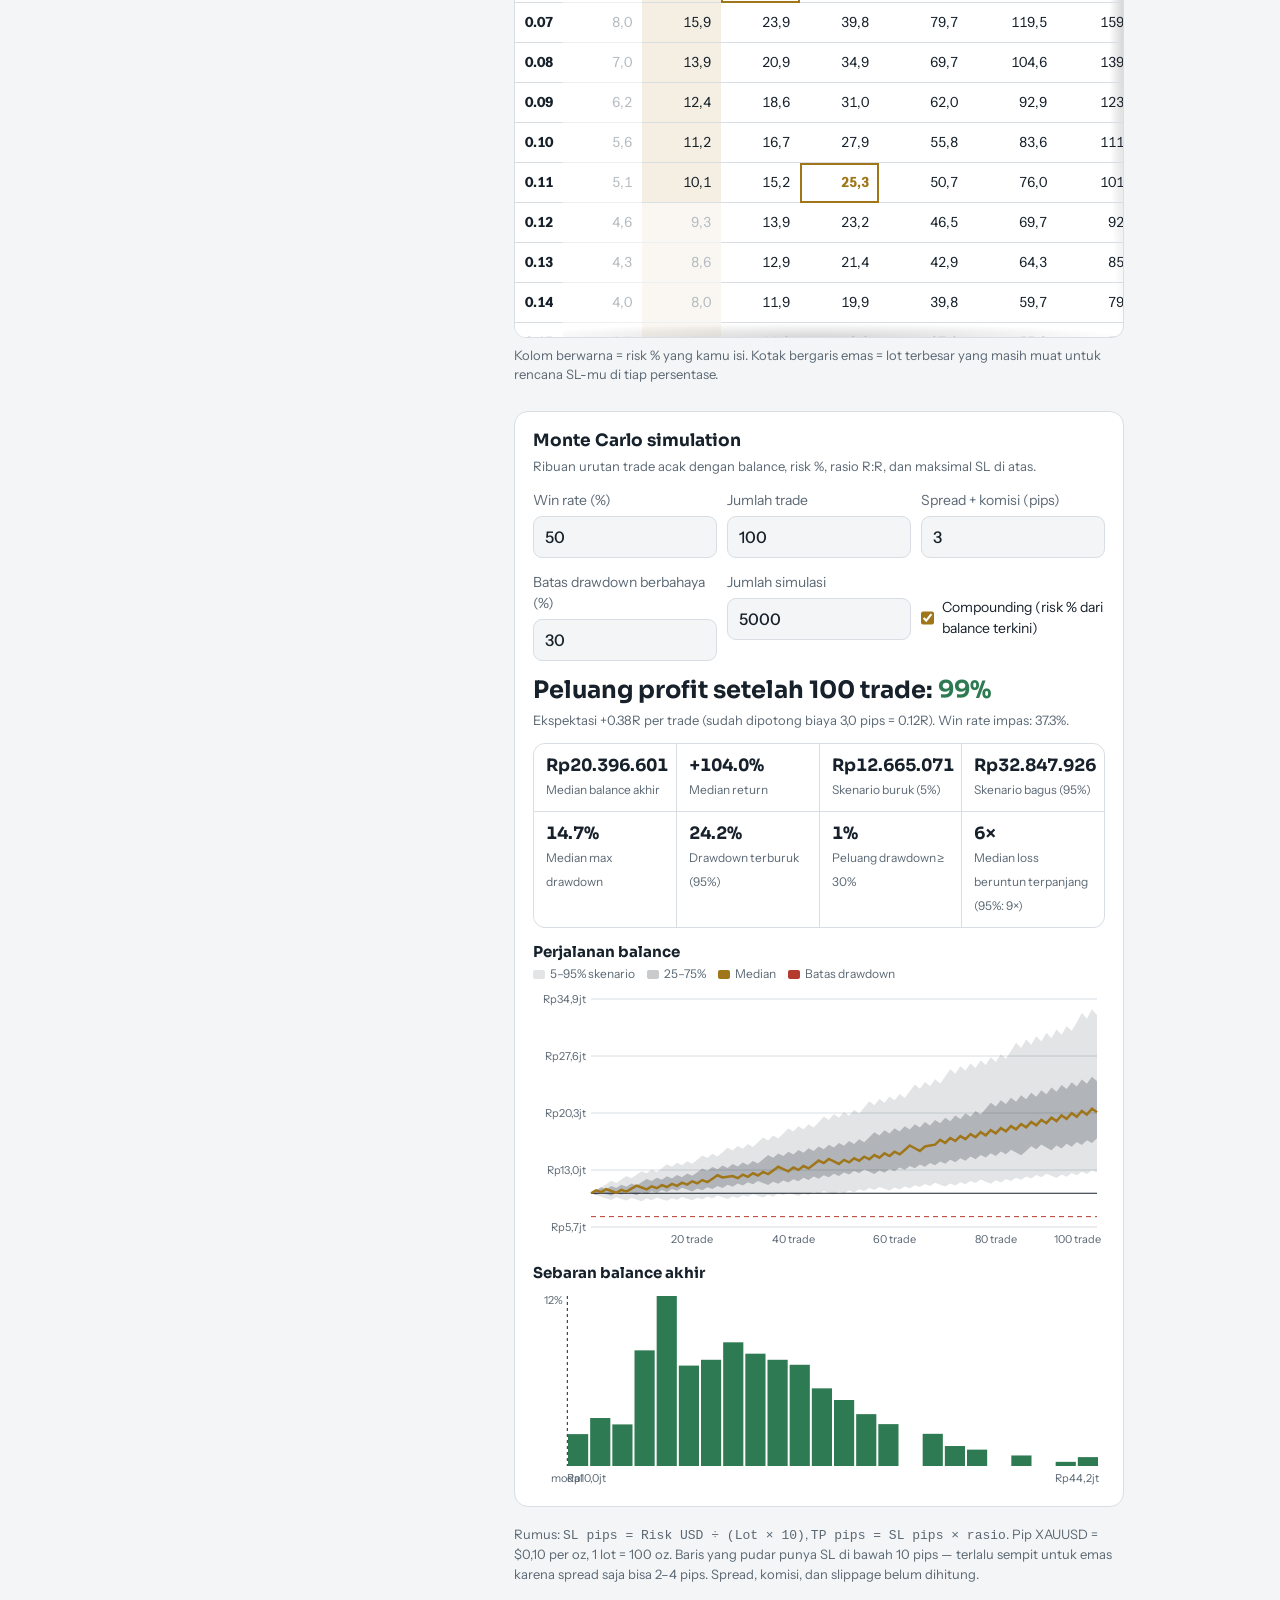
==== commit 6a1a6daf: "Tambah fitur Akun Trading MT4/MT5 + dashboard statistik (read-only, terpisah dari kalkulator) Fitur " ====
--- a/index.html
+++ b/index.html
@@ -16,6 +16,7 @@
   <header>
     <h1>Kalkulator Lot XAUUSD</h1>
     <p>Dari balance, risiko, dan rasio R:R, tabel menunjukkan jarak SL dan TP (dalam pips) untuk setiap ukuran lot.</p>
+    <nav><a class="btn" href="trading.html" style="text-decoration:none;display:inline-block;margin-top:12px">Akun Trading MT4/MT5</a></nav>
   </header>
 
   <div class="grid">
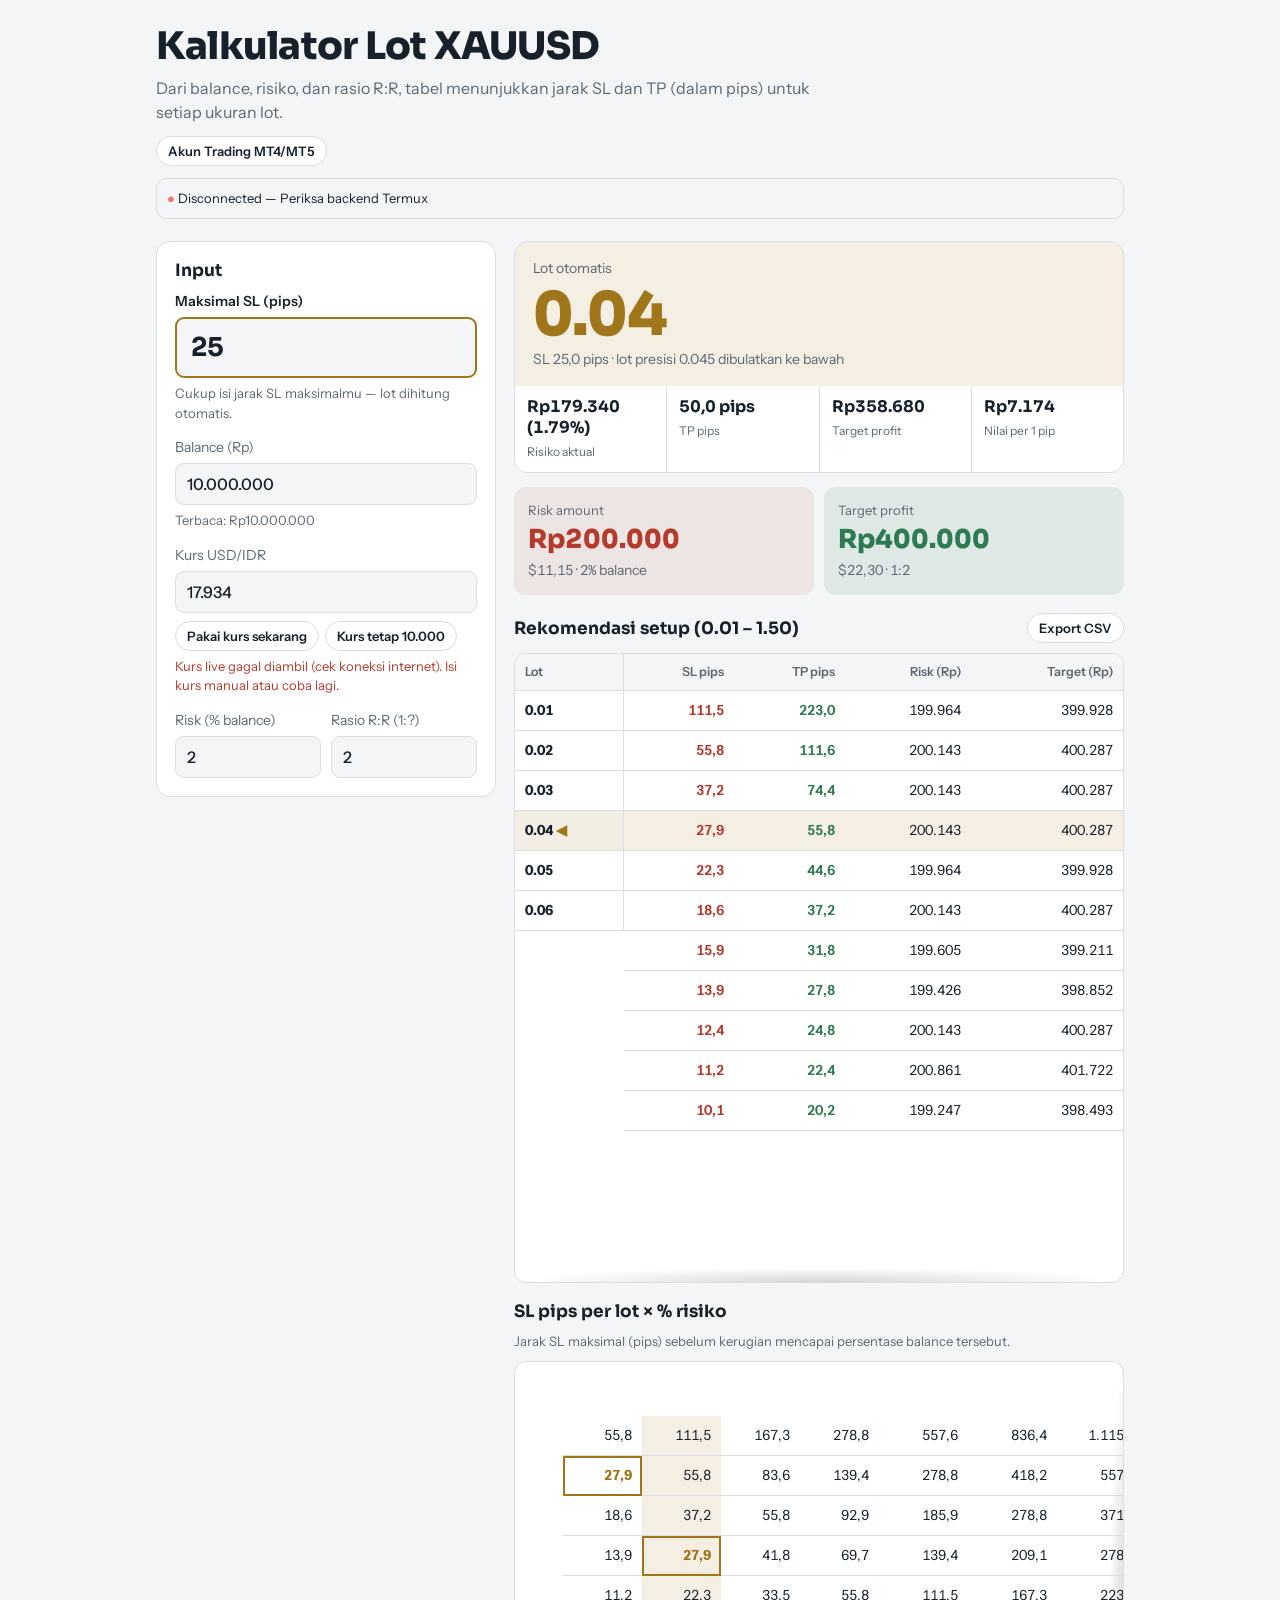
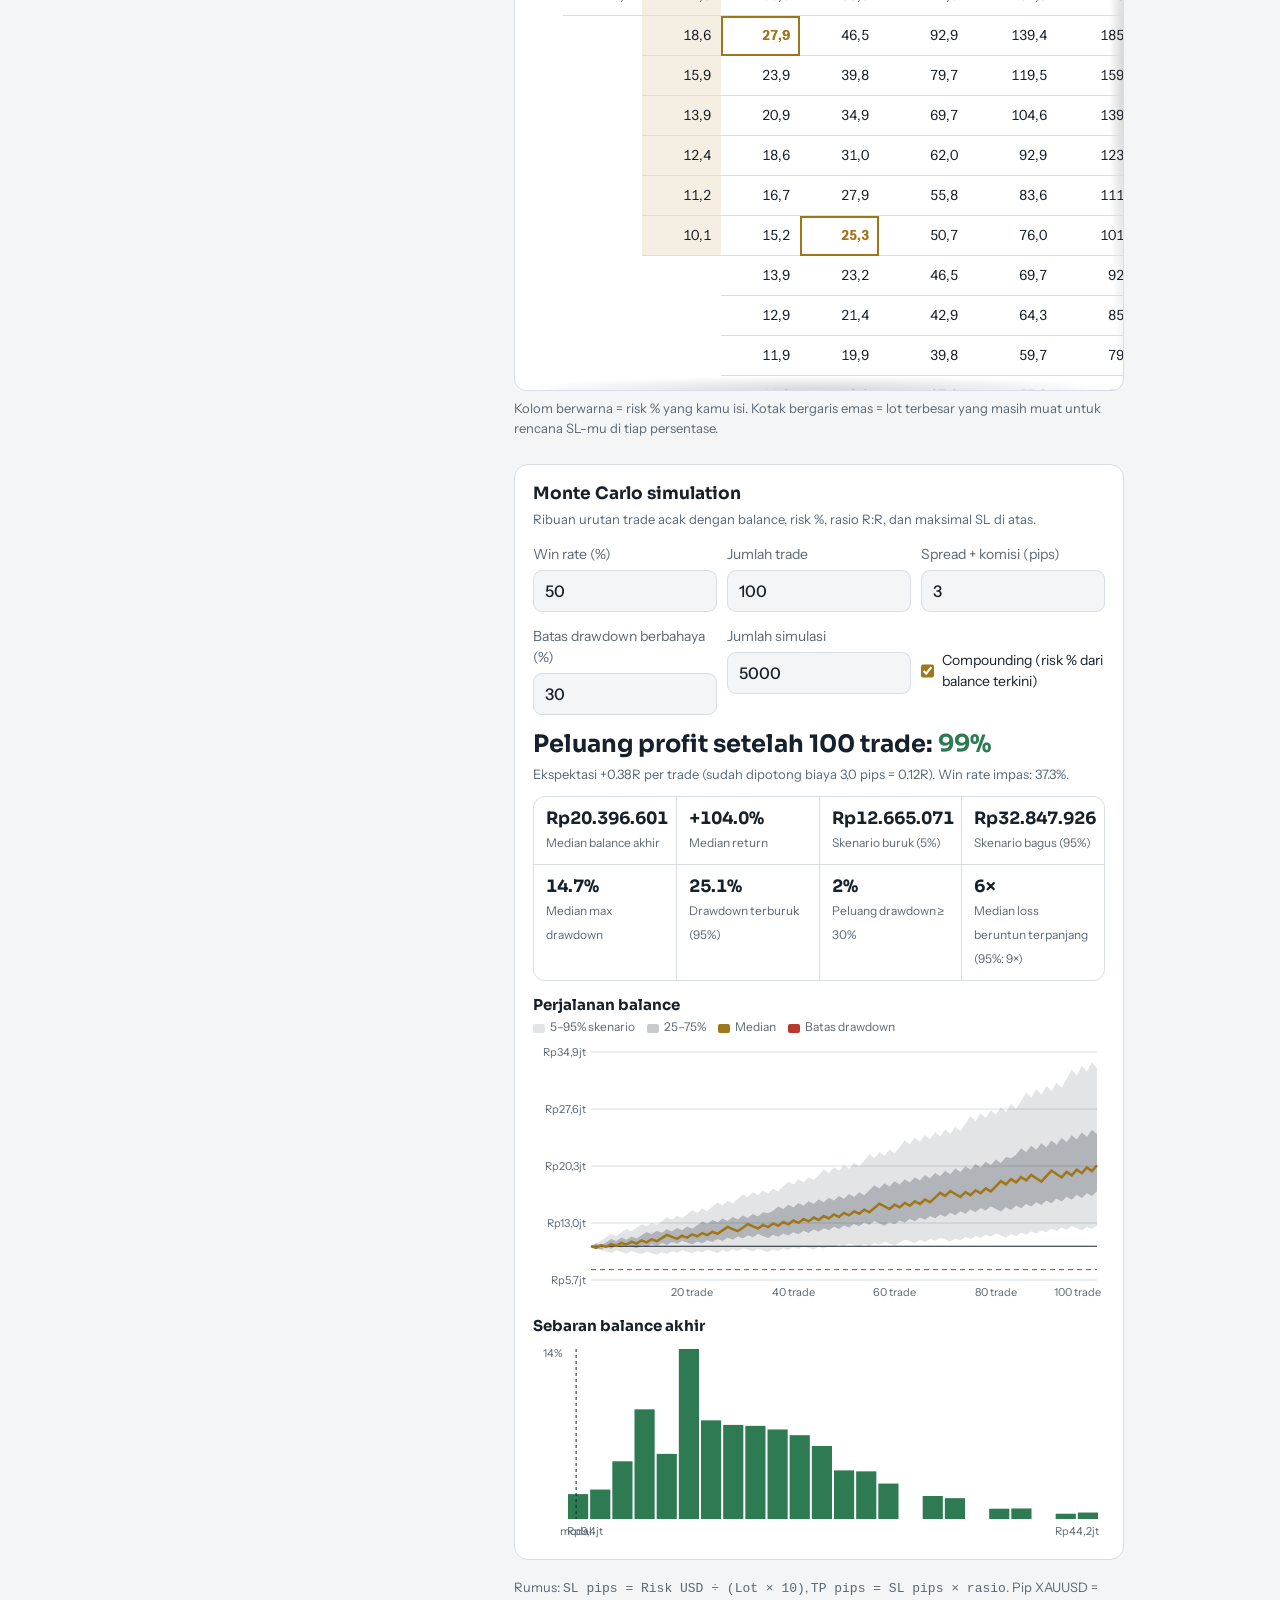
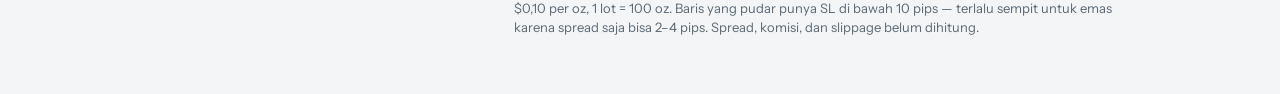
==== commit 54aa7da3: "Add backend connection status check to index.html" ====
--- a/index.html
+++ b/index.html
@@ -17,6 +17,38 @@
     <h1>Kalkulator Lot XAUUSD</h1>
     <p>Dari balance, risiko, dan rasio R:R, tabel menunjukkan jarak SL dan TP (dalam pips) untuk setiap ukuran lot.</p>
     <nav><a class="btn" href="trading.html" style="text-decoration:none;display:inline-block;margin-top:12px">Akun Trading MT4/MT5</a></nav>
+<div id="backendStatus" style="margin-top:12px;padding:10px;border:1px solid var(--line);border-radius:10px;font-size:13px">
+  <span id="backendDot" style="color:#f5b942">●</span>
+  <span id="backendStatusText">Memeriksa koneksi backend...</span>
+</div>
+<script>
+(() => {
+  const dot = document.getElementById("backendDot");
+  const label = document.getElementById("backendStatusText");
+
+  async function checkBackend() {
+    try {
+      const response = await fetch(
+        "http://127.0.0.1:5000/api/trading/health",
+        { cache: "no-store" }
+      );
+      if (!response.ok) throw new Error();
+
+      const data = await response.json();
+      if (data.ok !== true) throw new Error();
+
+      dot.style.color = "#20c997";
+      label.textContent = "Connected — Backend aktif";
+    } catch {
+      dot.style.color = "#ff6b6b";
+      label.textContent = "Disconnected — Periksa backend Termux";
+    }
+  }
+
+  checkBackend();
+  setInterval(checkBackend, 5000);
+})();
+ </script>
   </header>
 
   <div class="grid">
@@ -106,6 +138,39 @@
   </div>
 </div>
 
+
 <script src="script.js"></script>
+
+<script>
+(() => {
+  const dot = document.getElementById("backendDot");
+  const label = document.getElementById("backendStatusText");
+
+  async function checkBackend() {
+    try {
+      const response = await fetch(
+        "http://127.0.0.1:5000/api/trading/health",
+        { cache: "no-store" }
+      );
+
+      if (!response.ok) throw new Error();
+
+      const data = await response.json();
+      if (data.ok !== true) throw new Error();
+
+      dot.style.color = "#20c997";
+      label.textContent = "Connected — Backend aktif";
+    } catch {
+      dot.style.color = "#ff6b6b";
+      label.textContent =
+        "Disconnected — Periksa backend Termux";
+    }
+  }
+
+  checkBackend();
+  setInterval(checkBackend, 5000);
+})();
+</script>
 </body>
 </html>
+
